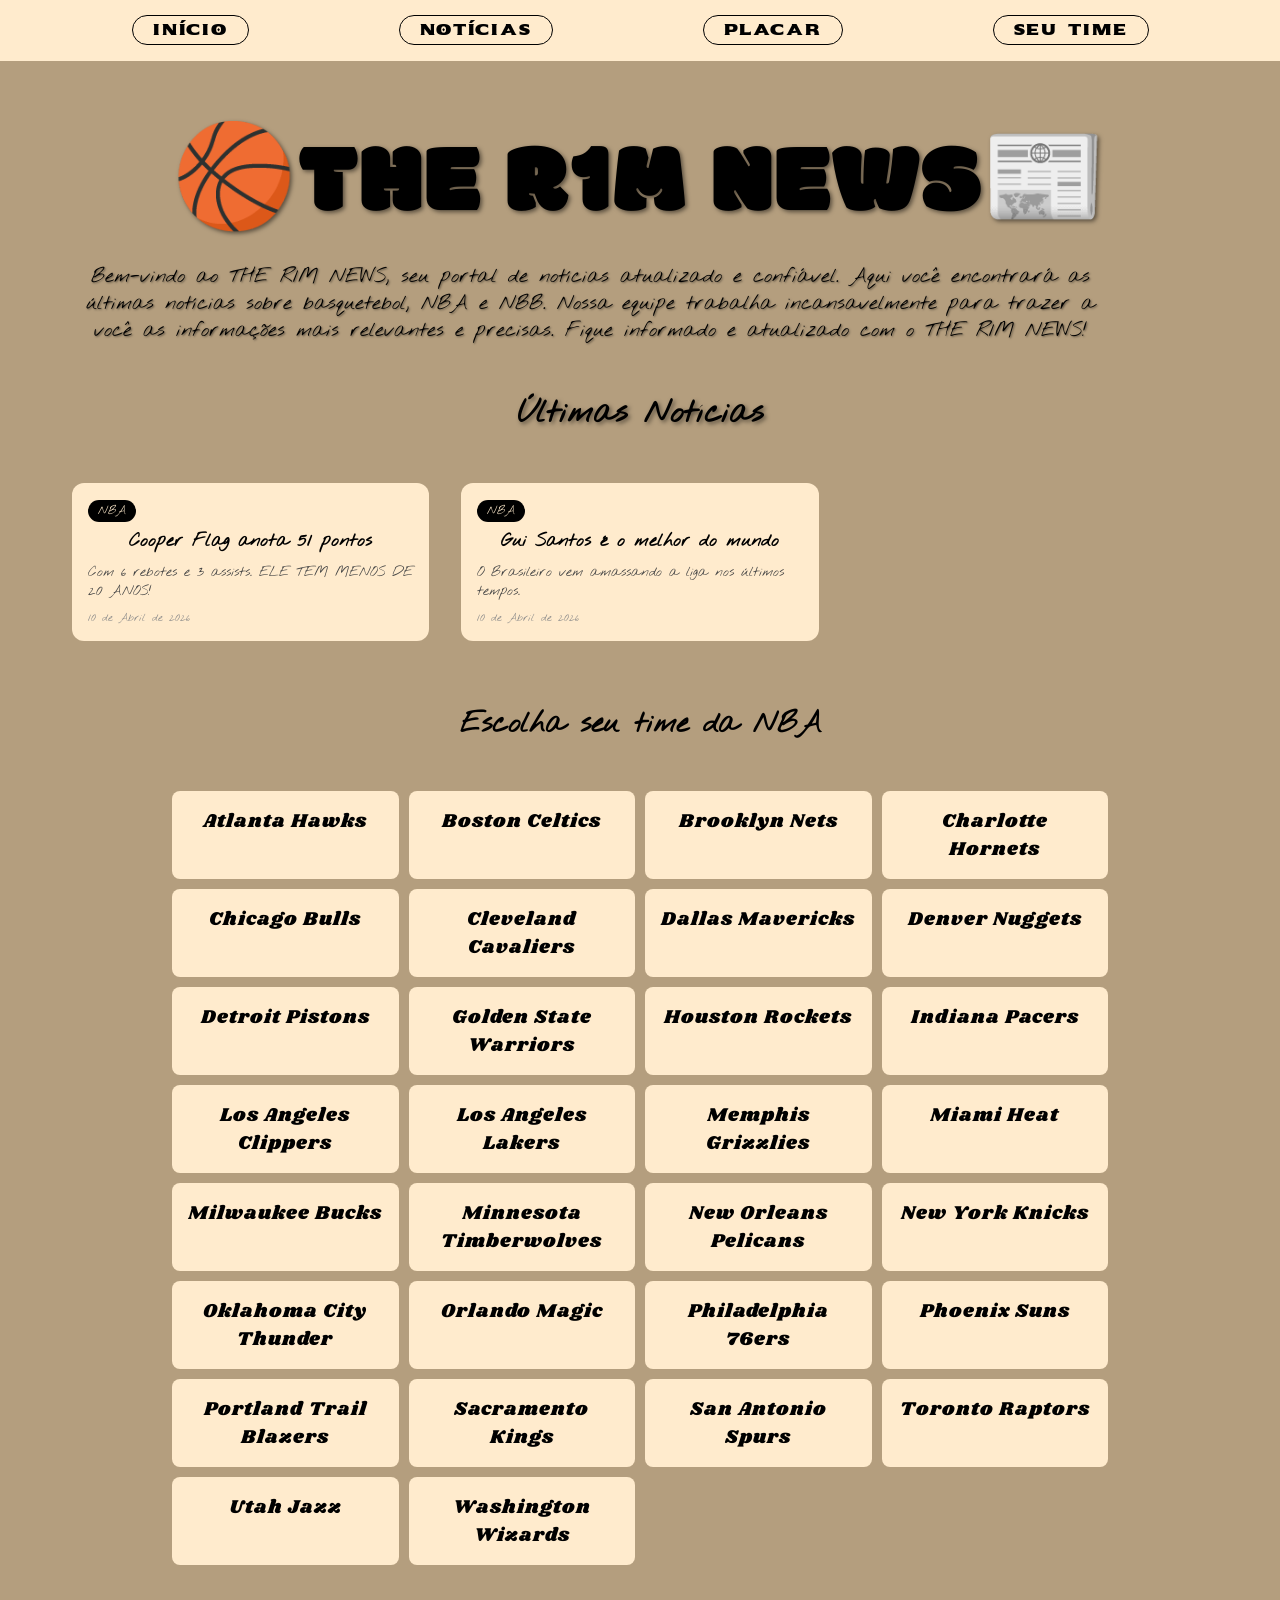
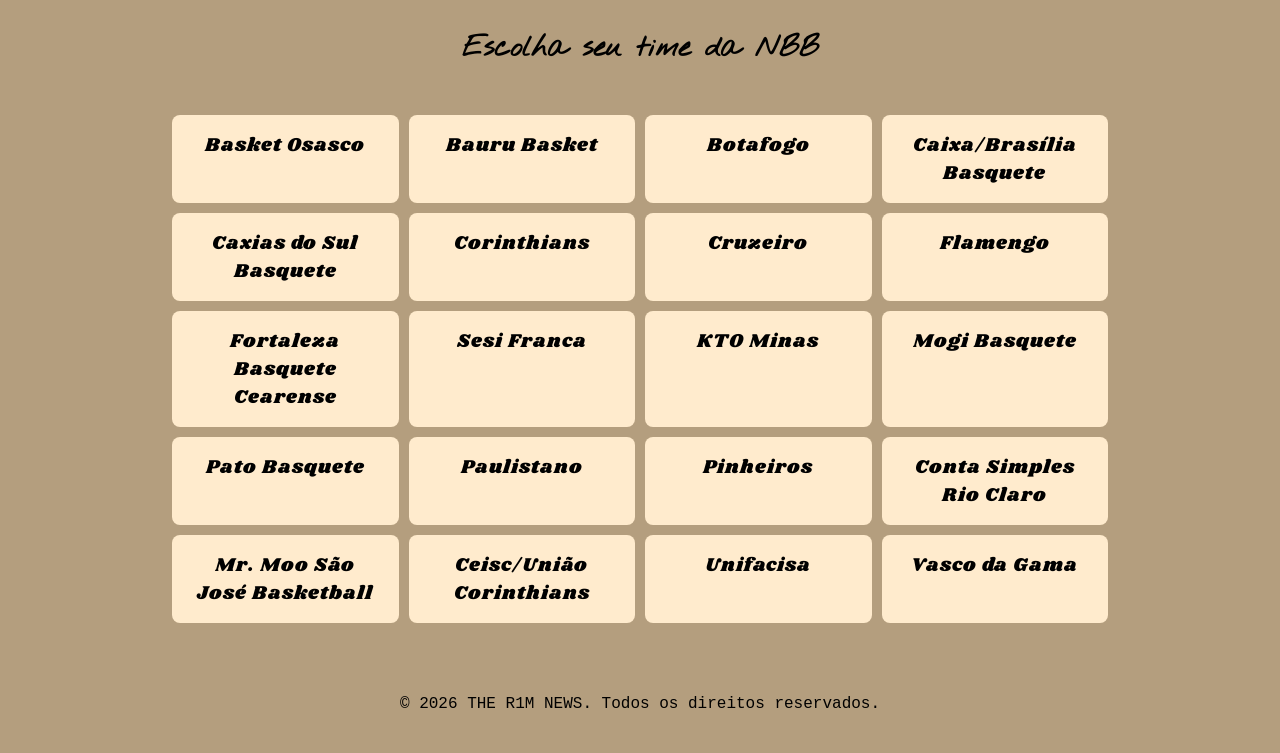
==== index.html @ 3d17e5f3 "r1m-news" ====
<!DOCTYPE html>
<html lang="PT-BR">

<head>
    <meta charset="UTF-8">
    <meta name="viewport" content="width=device-width, initial-scale=1.0">
    <title>THE R1M NEWS</title>
    <link rel="stylesheet" href="styles.css">
    <link rel="preconnect" href="https://fonts.googleapis.com">
    <link rel="preconnect" href="https://fonts.gstatic.com" crossorigin>
    <link
        href="https://fonts.googleapis.com/css2?family=Modak&family=Nothing+You+Could+Do&family=Sekuya&family=Shrikhand&display=swap"
        rel="stylesheet">

</head>

<body>
    <nav class="navbar">
        <ul class="nav-list">
            <li><a href="#inicio">Início</a></li>
            <li><a href="#noticias">Notícias</a></li>
            <li><a href="https://www.flashscore.com.br/basquete/eua/nba/#/MHnOejlI/classificacoes/geral/">Placar</a>
            </li>
            <li><a href="#seu-time">Seu Time</a></li>
        </ul>
    </nav>
    <main id="inicio">
        <h1 class="titulo-principal">🏀THE R1M NEWS📰</h1>
        <p class="subtitulo-principal">Bem-vindo ao THE R1M NEWS, seu portal de notícias atualizado e confiável.
            Aqui você encontrará as últimas
            notícias sobre basquetebol, NBA e NBB. Nossa equipe trabalha incansavelmente para trazer a você as
            informações mais relevantes e precisas.
            Fique informado e atualizado com o THE R1M NEWS!</p>
    </main>
    <section class="noticias" id="noticias">
        <h2 class="ultimas-noticias">Últimas Notícias</h2>
        <div class="noticias-grid" id="noticias-grid">
            <!-- As notícias serão inseridas aqui pelo JavaScript -->
        </div>
    </section>

    <!--ESTÁ É A SECTION DOS TIMES-->

    <section class="times" id="seu-time">
        <h2>Escolha seu time da NBA</h2>
        <ul class="lista-times">
            <li>Atlanta Hawks</li>
            <li>Boston Celtics</li>
            <li>Brooklyn Nets</li>
            <li>Charlotte Hornets</li>
            <li>Chicago Bulls</li>
            <li>Cleveland Cavaliers</li>
            <li>Dallas Mavericks</li>
            <li>Denver Nuggets</li>
            <li>Detroit Pistons</li>
            <li>Golden State Warriors</li>
            <li>Houston Rockets</li>
            <li>Indiana Pacers</li>
            <li>Los Angeles Clippers</li>
            <li>Los Angeles Lakers</li>
            <li>Memphis Grizzlies</li>
            <li>Miami Heat</li>
            <li>Milwaukee Bucks</li>
            <li>Minnesota Timberwolves</li>
            <li>New Orleans Pelicans</li>
            <li>New York Knicks</li>
            <li>Oklahoma City Thunder</li>
            <li>Orlando Magic</li>
            <li>Philadelphia 76ers</li>
            <li>Phoenix Suns</li>
            <li>Portland Trail Blazers</li>
            <li>Sacramento Kings</li>
            <li>San Antonio Spurs</li>
            <li>Toronto Raptors</li>
            <li>Utah Jazz</li>
            <li>Washington Wizards</li>
        </ul>

        <h2>Escolha seu time da NBB</h2>
        <ul class="lista-times">
            <li>Basket Osasco</li>
            <li>Bauru Basket</li>
            <li>Botafogo</li>
            <li>Caixa/Brasília Basquete</li>
            <li>Caxias do Sul Basquete</li>
            <li>Corinthians</li>
            <li>Cruzeiro</li>
            <li>Flamengo</li>
            <li>Fortaleza Basquete Cearense</li>
            <li>Sesi Franca</li>
            <li>KTO Minas</li>
            <li>Mogi Basquete</li>
            <li>Pato Basquete</li>
            <li>Paulistano</li>
            <li>Pinheiros</li>
            <li>Conta Simples Rio Claro</li>
            <li>Mr. Moo São José Basketball</li>
            <li>Ceisc/União Corinthians</li>
            <li>Unifacisa</li>
            <li>Vasco da Gama</li>
        </ul>
    </section>
    <script src="scripts.js"></script>
    <footer class="rodape">
    <p class="rodape">&copy; 2026 THE R1M NEWS. Todos os direitos reservados.</p>
</footer>
</body>

</html>
---- styles.css ----
* {
    margin: 0;
    padding: 0;
    box-sizing: border-box;
}

body {
    font-family: 'Nothing You Could Do', cursive;
    background-color: rgb(180, 158, 126);
    height: 100vh;
}

.shrikhand-regular {
    font-family: "Shrikhand", serif;
    font-weight: 400;
    font-style: normal;
}

.sekuya-regular {
    font-family: "Sekuya", system-ui;
    font-weight: 400;
    font-style: normal;
}

.modak-regular {
    font-family: "Modak", system-ui;
    font-weight: 400;
    font-style: normal;
}

.nothing-you-could-do-regular {
    font-family: "Nothing You Could Do", cursive;
    font-weight: 400;
    font-style: normal;
}


.navbar {
    background-color: blanchedalmond;
    padding: 20px;
    display: flex;
    justify-content: space-between;
    align-items: center;
}

.nav-list {
    margin: 0 auto;
    list-style: none;
    text-decoration: none;
    display: flex;
    gap: 150px;
    align-items: center;
}

.nav-list a {
    font-family: 'Sekuya', sans-serif;
    color: rgb(0, 0, 0);
    text-decoration: none;
    font-size: 15px;
    border: black solid 1px;
    padding: 4px;
    letter-spacing: 2px;
    padding-left: 20px;
    padding-right: 20px;
    border-radius: 15px;
}

.nav-list a:hover {
    background-color: rgb(0, 0, 0);
    color: blanchedalmond;
}

.main {
    display: flex;
    justify-content: center;
    align-items: center;
    padding: 4rem 2rem;
}

.titulo-principal {
    font-size: 100px;
    letter-spacing: 2px;
    color: rgb(0, 0, 0);
    text-shadow: 2px 2px 4px rgba(0, 0, 0, 0.5);
    text-align: center;
    font-family: 'Modak', system-ui;
    font-weight: 400;
    margin-bottom: 2px;
    margin-top: 50px;
}

.subtitulo-principal {
    font-size: 20px;
    color: rgb(0, 0, 0);
    text-shadow: 1px 1px 2px rgba(0, 0, 0, 0.5);
    text-align: center;
    margin-bottom: 10px;
    margin-left: 80px;
    margin-right: 180px;
}

.ultimas-noticias {
    font-size: 30px;
    color: rgb(0, 0, 0);
    text-shadow: 2px 2px 4px rgba(0, 0, 0, 0.5);
    text-align: center;
    margin-top: 80px;
    margin-bottom: 20px;
}

.titulo-noticia {
    display: flex;
    justify-content: center;
    font-size: 20px;
    margin-top: 10px;
    margin-bottom: 10px;
}

.subtitulo-noticia {
    display: flex;
    justify-content: center;
    font-size: 20px;
    margin-top: 10px;
    margin-bottom: 10px;
}

.lista-times {
    list-style: none;
    padding: 2rem;
}

.times h2 {
    text-align: center;
    margin: 2rem 0 1rem 0;
    font-size: 1.8rem;
}

.lista-times {
    list-style: none;
    display: grid;
    grid-template-columns: repeat(auto-fill, minmax(200px, 1fr));
    gap: 10px;
    padding: 2rem;
    max-width: 1000px;
    margin: 0 auto;
}

.lista-times li {
    background-color: blanchedalmond;
    padding: 1rem;
    text-align: center;
    border-radius: 8px;
    font-size: 1.2rem;
    transition: background-color 0.3s ease;
    font-family: 'Shrikhand', serif;
    letter-spacing: 1px;
}

.lista-times li:hover {
    background-color: rgb(0, 0, 0);
    color: blanchedalmond;
}

.ultimas-noticias {
    text-align: center;
    font-size: 2rem;
    margin: 3rem 0 1rem 0;
}

.noticias-grid {
    display: grid;
    grid-template-columns: repeat(auto-fill, minmax(300px, 1fr));
    gap: 2rem;
    max-width: 1200px;
    margin: 0 auto;
    padding: 2rem;
}

.noticia-card {
    background-color: blanchedalmond;
    border-radius: 12px;
    overflow: hidden;
    transition: all 0.3s ease;
    cursor: pointer;
}

.noticia-card:hover {
    transform: translateY(-5px);
    box-shadow: 0 10px 20px rgba(0, 0, 0, 0.3);
}

.noticia-conteudo {
    padding: 1rem;
}

.noticia-tag {
    background-color: #000;
    color: blanchedalmond;
    padding: 3px 10px;
    border-radius: 20px;
    font-size: 12px;
}

.titulo-noticia {
    margin-top: 10px;
    margin-bottom: 8px;
    font-size: 1.1rem;
}

.subtitulo-noticia {
    font-size: 0.9rem;
    color: #444;
}

.noticia-data {
    font-size: 11px;
    color: #888;
    margin-top: 10px;
    display: block;
}

.rodape {
    font-family: 'Courier New', Courier, monospace;
    text-align: center;
    padding: 20px;
}
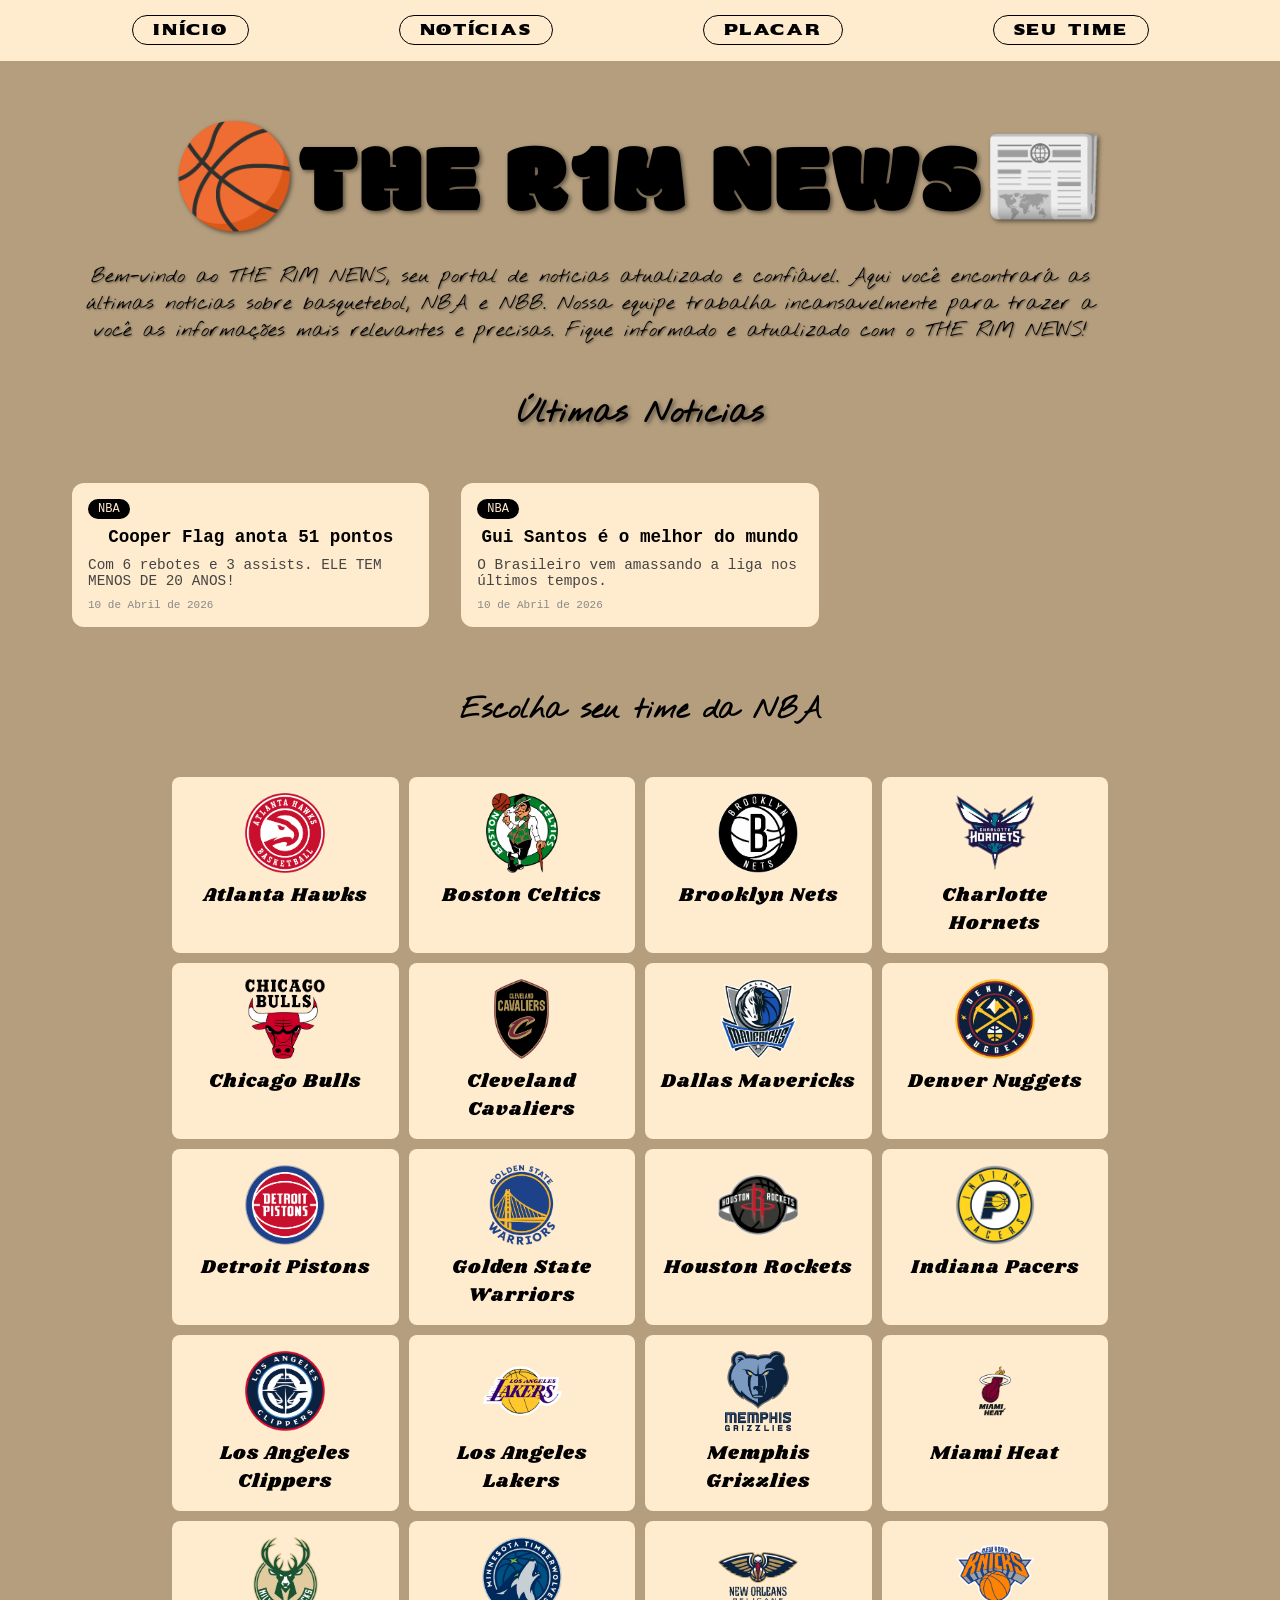
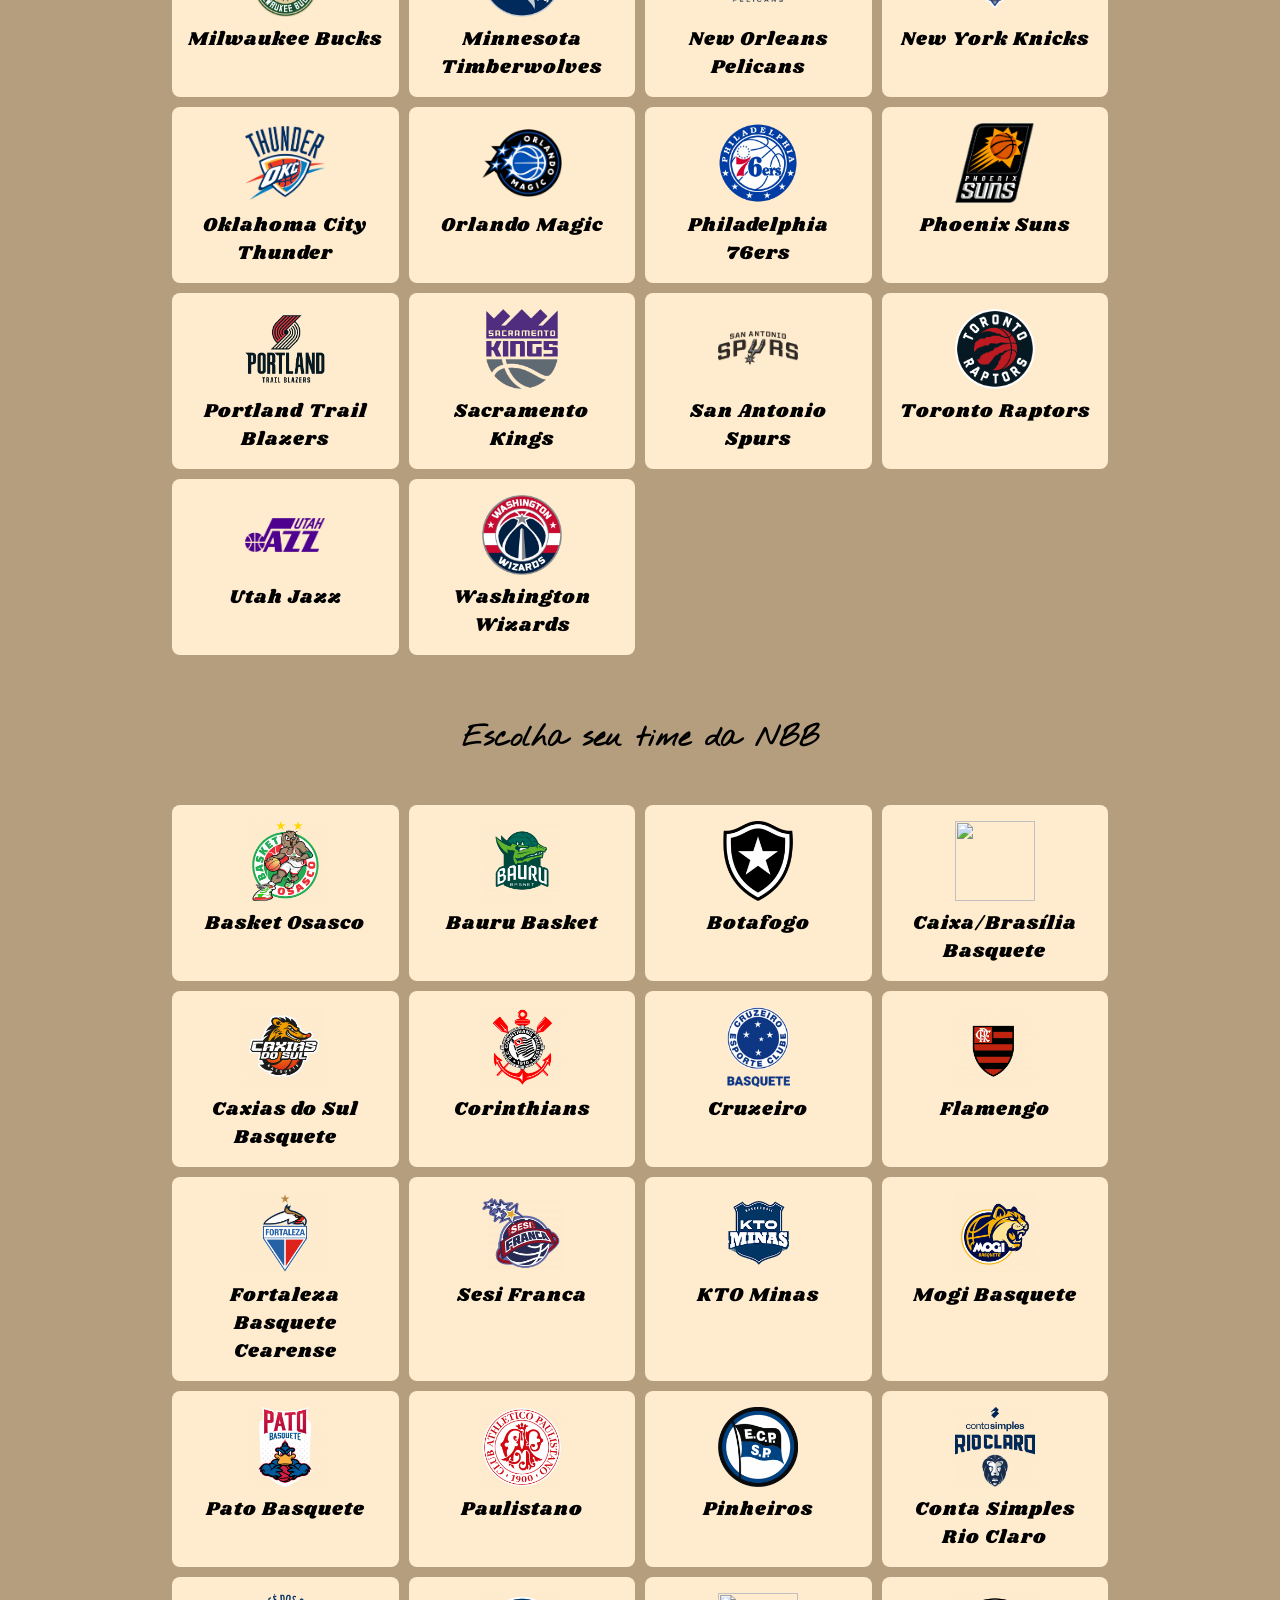
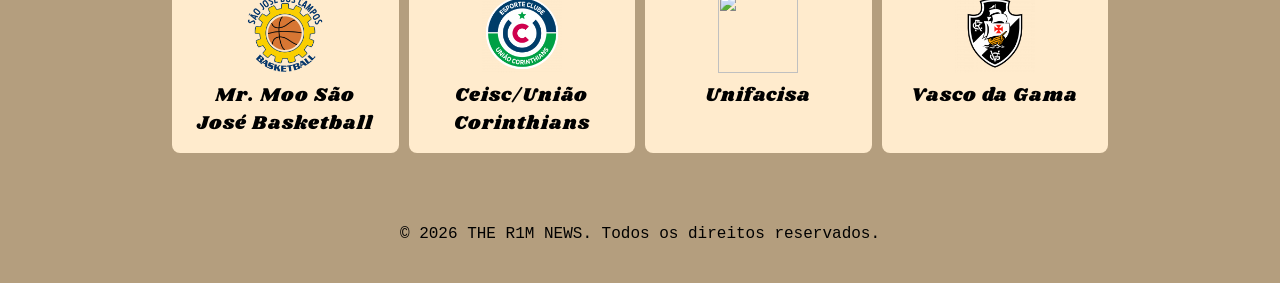
==== commit 459ff9e8: "times" ====
--- a/index.html
+++ b/index.html
@@ -11,12 +11,16 @@
     <link
         href="https://fonts.googleapis.com/css2?family=Modak&family=Nothing+You+Could+Do&family=Sekuya&family=Shrikhand&display=swap"
         rel="stylesheet">
+    <link rel="stylesheet" href="https://cdnjs.cloudflare.com/ajax/libs/font-awesome/6.5.0/css/all.min.css">
 
 </head>
 
 <body>
     <nav class="navbar">
-        <ul class="nav-list">
+        <button class="hamburguer" id="hamburguer">
+            <i class="fa-solid fa-bars"></i>
+        </button>
+        <ul class="nav-list" id="nav-list">
             <li><a href="#inicio">Início</a></li>
             <li><a href="#noticias">Notícias</a></li>
             <li><a href="https://www.flashscore.com.br/basquete/eua/nba/#/MHnOejlI/classificacoes/geral/">Placar</a>
@@ -35,7 +39,7 @@
     <section class="noticias" id="noticias">
         <h2 class="ultimas-noticias">Últimas Notícias</h2>
         <div class="noticias-grid" id="noticias-grid">
-            <!-- As notícias serão inseridas aqui pelo JavaScript -->
+
         </div>
     </section>
 
@@ -44,66 +48,66 @@
     <section class="times" id="seu-time">
         <h2>Escolha seu time da NBA</h2>
         <ul class="lista-times">
-            <li>Atlanta Hawks</li>
-            <li>Boston Celtics</li>
-            <li>Brooklyn Nets</li>
-            <li>Charlotte Hornets</li>
-            <li>Chicago Bulls</li>
-            <li>Cleveland Cavaliers</li>
-            <li>Dallas Mavericks</li>
-            <li>Denver Nuggets</li>
-            <li>Detroit Pistons</li>
-            <li>Golden State Warriors</li>
-            <li>Houston Rockets</li>
-            <li>Indiana Pacers</li>
-            <li>Los Angeles Clippers</li>
-            <li>Los Angeles Lakers</li>
-            <li>Memphis Grizzlies</li>
-            <li>Miami Heat</li>
-            <li>Milwaukee Bucks</li>
-            <li>Minnesota Timberwolves</li>
-            <li>New Orleans Pelicans</li>
-            <li>New York Knicks</li>
-            <li>Oklahoma City Thunder</li>
-            <li>Orlando Magic</li>
-            <li>Philadelphia 76ers</li>
-            <li>Phoenix Suns</li>
-            <li>Portland Trail Blazers</li>
-            <li>Sacramento Kings</li>
-            <li>San Antonio Spurs</li>
-            <li>Toronto Raptors</li>
-            <li>Utah Jazz</li>
-            <li>Washington Wizards</li>
+            <li><img src="./img/Atlanta Hawks.png">Atlanta Hawks</li>
+            <li><img src="./img/Boston Celtics.png">Boston Celtics</li>
+            <li><img src="./img/Brooklyn Nets.png">Brooklyn Nets</li>
+            <li><img src="./img/Charlotte Hornets.png">Charlotte Hornets</li>
+            <li><img src="./img/Chicago Bulls.png">Chicago Bulls</li>
+            <li><img src="./img/Cleveland Cavaliers.png">Cleveland Cavaliers</li>
+            <li><img src="./img/Dallas Mavericks.png">Dallas Mavericks</li>
+            <li><img src="./img/Denver Nuggets.png">Denver Nuggets</li>
+            <li><img src="./img/Detroit Pistons.png">Detroit Pistons</li>
+            <li><img src="./img/Golden State Warriors.png">Golden State Warriors</li>
+            <li><img src="./img/Houston Rockets.png">Houston Rockets</li>
+            <li><img src="./img/Indiana Pacers.png">Indiana Pacers</li>
+            <li><img src="./img/Los Angeles Clippers.png">Los Angeles Clippers</li>
+            <li><img src="./img/Los Angeles Lakers.png">Los Angeles Lakers</li>
+            <li><img src="./img/Memphis Grizzlies.png">Memphis Grizzlies</li>
+            <li><img src="./img/Miami Heat.png">Miami Heat</li>
+            <li><img src="./img/Milwaukee Bucks.png">Milwaukee Bucks</li>
+            <li><img src="./img/Minnesota Timberwolves.png">Minnesota Timberwolves</li>
+            <li><img src="./img/New Orleans Pelicans.png">New Orleans Pelicans</li>
+            <li><img src="./img/New York Knicks.png">New York Knicks</li>
+            <li><img src="./img/Oklahoma City Thunder.png">Oklahoma City Thunder</li>
+            <li><img src="./img/Orlando Magic.png">Orlando Magic</li>
+            <li><img src="./img/Philadelphia 76ers.png">Philadelphia 76ers</li>
+            <li><img src="./img/Phoenix Suns.png">Phoenix Suns</li>
+            <li><img src="./img/Portland Trail Blazers.png">Portland Trail Blazers</li>
+            <li><img src="./img/Sacramento Kings.png">Sacramento Kings</li>
+            <li><img src="./img/San Antonio Spurs.png">San Antonio Spurs</li>
+            <li><img src="./img/Toronto Raptors.png">Toronto Raptors</li>
+            <li><img src="./img/Utah Jazz.png">Utah Jazz</li>
+            <li><img src="./img/Washington Wizards.png">Washington Wizards</li>
         </ul>
 
         <h2>Escolha seu time da NBB</h2>
         <ul class="lista-times">
-            <li>Basket Osasco</li>
-            <li>Bauru Basket</li>
-            <li>Botafogo</li>
-            <li>Caixa/Brasília Basquete</li>
-            <li>Caxias do Sul Basquete</li>
-            <li>Corinthians</li>
-            <li>Cruzeiro</li>
-            <li>Flamengo</li>
-            <li>Fortaleza Basquete Cearense</li>
-            <li>Sesi Franca</li>
-            <li>KTO Minas</li>
-            <li>Mogi Basquete</li>
-            <li>Pato Basquete</li>
-            <li>Paulistano</li>
-            <li>Pinheiros</li>
-            <li>Conta Simples Rio Claro</li>
-            <li>Mr. Moo São José Basketball</li>
-            <li>Ceisc/União Corinthians</li>
-            <li>Unifacisa</li>
-            <li>Vasco da Gama</li>
+            <li><img src="./img/Basket Osasco.png">Basket Osasco</li>
+            <li><img src="./img/Bauru Basket.png">Bauru Basket</li>
+            <li><img src="./img/Botafogo.png">Botafogo</li>
+            <li><img src="./img/Caixa Brasília Basquete.png">Caixa/Brasília Basquete</li>
+            <li><img src="./img/Caxias do Sul Basquete.png">Caxias do Sul Basquete</li>
+            <li><img src="./img/Corinthians.png">Corinthians</li>
+            <li><img src="./img/Cruzeiro.png">Cruzeiro</li>
+            <li><img src="./img/Flamengo.png">Flamengo</li>
+            <li><img src="./img/Fortaleza Basquete Cearense.png">Fortaleza Basquete Cearense</li>
+            <li><img src="./img/Sesi Franca.png">Sesi Franca</li>
+            <li><img src="./img/KTO Minas.png">KTO Minas</li>
+            <li><img src="./img/Mogi Basquete.png">Mogi Basquete</li>
+            <li><img src="./img/Pato Basquete.png">Pato Basquete</li>
+            <li><img src="./img/Paulistano.png">Paulistano</li>
+            <li><img src="./img/Pinheiros.png">Pinheiros</li>
+            <li><img src="./img/Conta Simples Rio Claro.png">Conta Simples Rio Claro</li>
+            <li><img src="./img/Mr. Moo São José Basketball.png">Mr. Moo São José Basketball</li>
+            <li><img src="./img/Ceisc União Corinthians.png">Ceisc/União Corinthians</li>
+            <li><img src="./img/Unifacisa.png">Unifacisa</li>
+            <li><img src="./img/Vasco da Gama.png">Vasco da Gama</li>
         </ul>
     </section>
     <script src="scripts.js"></script>
     <footer class="rodape">
-    <p class="rodape">&copy; 2026 THE R1M NEWS. Todos os direitos reservados.</p>
-</footer>
+        <p class="rodape">&copy; 2026 THE R1M NEWS. Todos os direitos reservados.</p>
+    </footer>
 </body>
 
 </html>
--- a/styles.css
+++ b/styles.css
@@ -2,6 +2,7 @@
     margin: 0;
     padding: 0;
     box-sizing: border-box;
+    max-width: 100%;
 }
 
 body {
@@ -145,7 +146,17 @@
     margin: 0 auto;
 }
 
+.lista-times li img {
+    width: 80px;
+    height: 80px;
+    object-fit: contain;
+}
+
 .lista-times li {
+    display: flex;
+    flex-direction: column;
+    align-items: center;
+    gap: 8px;
     background-color: blanchedalmond;
     padding: 1rem;
     text-align: center;
@@ -168,6 +179,7 @@
 }
 
 .noticias-grid {
+    font-family: 'Courier New', Courier, monospace;
     display: grid;
     grid-template-columns: repeat(auto-fill, minmax(300px, 1fr));
     gap: 2rem;
@@ -223,4 +235,88 @@
     font-family: 'Courier New', Courier, monospace;
     text-align: center;
     padding: 20px;
+}
+
+.hamburguer {
+    display: none;
+    background: transparent;
+    border: none;
+    font-size: 28px;
+    cursor: pointer;
+    color: black;
+    padding: 5px;
+}
+
+.hamburguer {
+    display: none;
+    background: transparent;
+    border: none;
+    font-size: 28px;
+    cursor: pointer;
+    color: black;
+    padding: 5px;
+}
+
+@media (max-width: 768px) {
+html, body {
+    overflow-x: hidden;
+    width: 100%;
+}
+
+    .hamburguer {
+        display: block;
+    }
+
+    .nav-list {
+        display: none;
+        flex-direction: column;
+        align-items: center;
+        gap: 20px;
+        padding: 1rem 0;
+        width: 100%;
+    }
+
+    .nav-list.aberto {
+        display: flex;
+    }
+
+    .navbar {
+        width: 100%;
+        flex-direction: column;
+        align-items: flex-start;
+    }
+
+    .titulo-principal {
+        font-size: 2.0rem;
+    }
+
+    .subtitulo-principal {
+        font-size: 0.9rem;
+        padding: 0 1rem;
+        margin: 0;
+        text-align: center;
+    }
+
+    .lista-times {
+        grid-template-columns: repeat(2, 1fr);
+    }
+
+    .times h2{
+    font-size: 1.6rem;
+    }
+
+
+    .lista-times li {
+    padding: 0.6rem;
+    font-size: 1rem;
+}
+
+    .noticias-grid {
+        grid-template-columns: 1fr;
+    }
+
+    .rodape{
+        font-size: 1rem;
+    }
+
 }
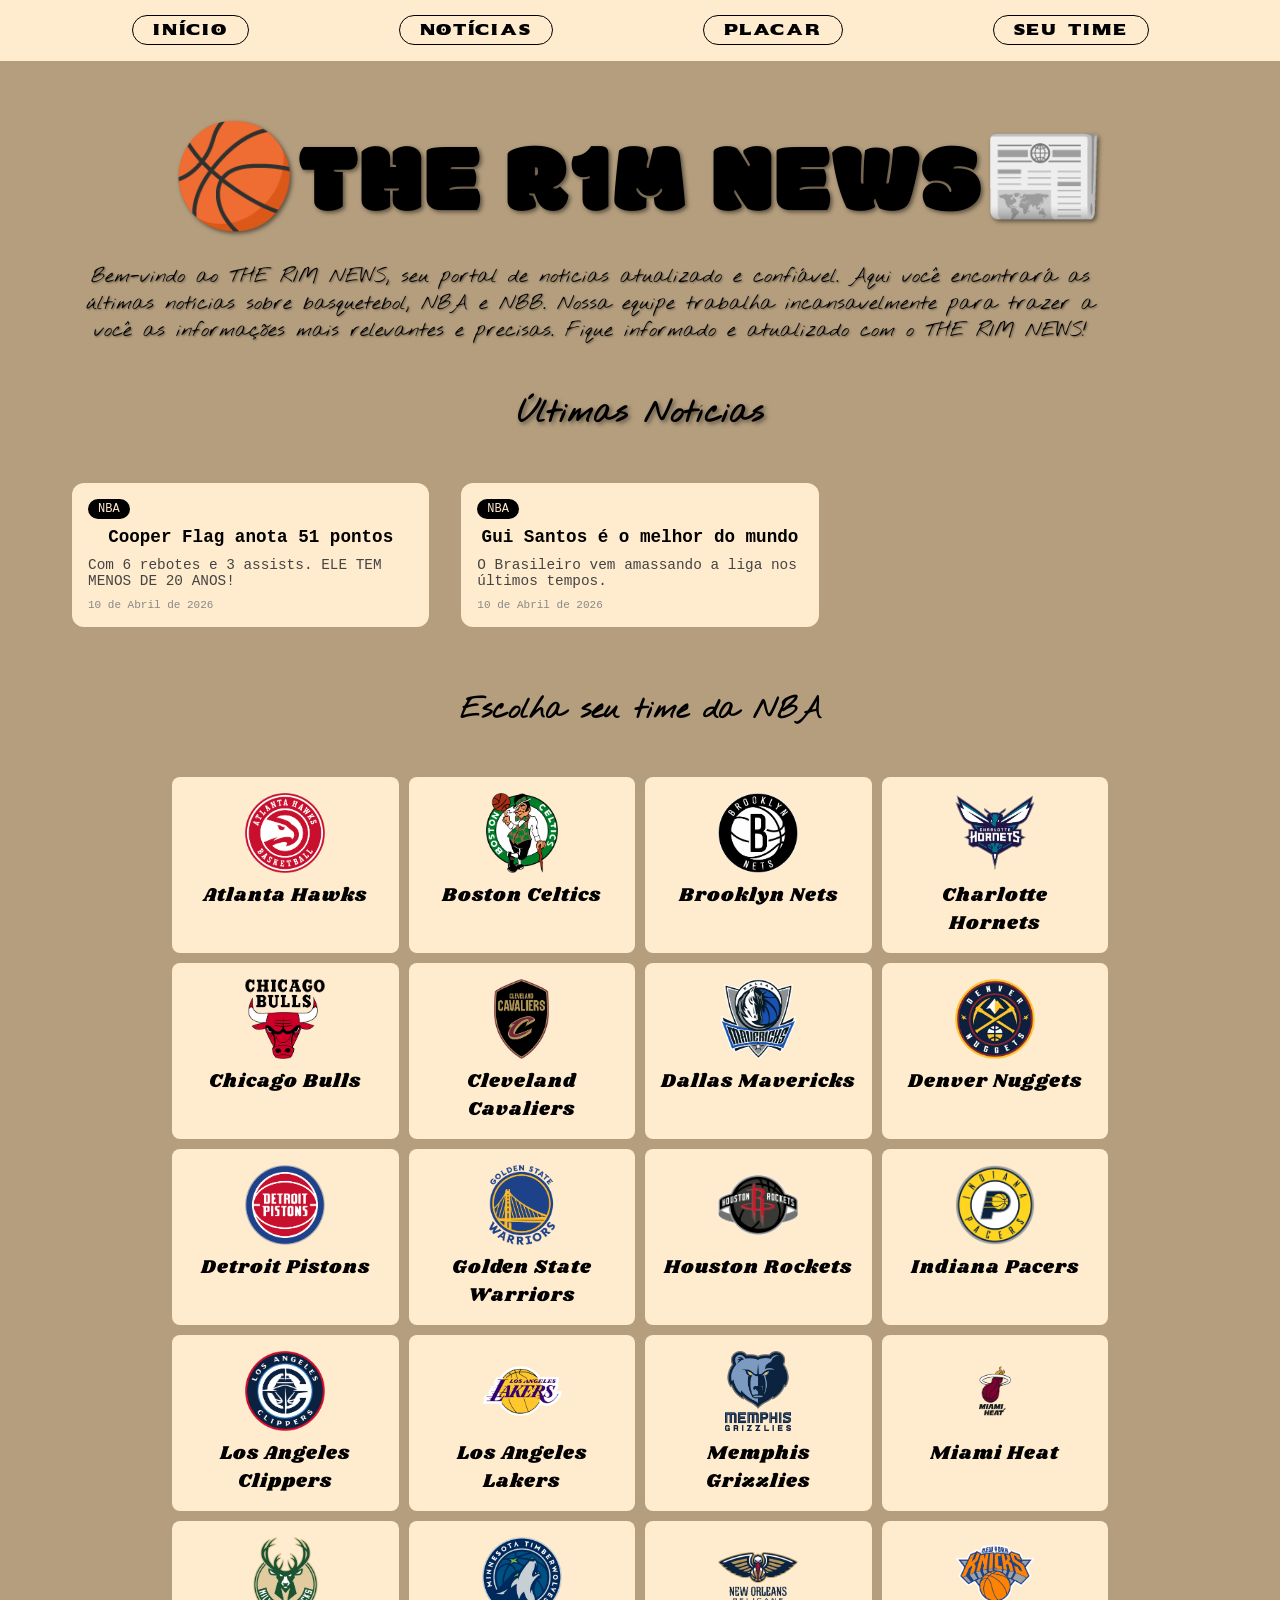
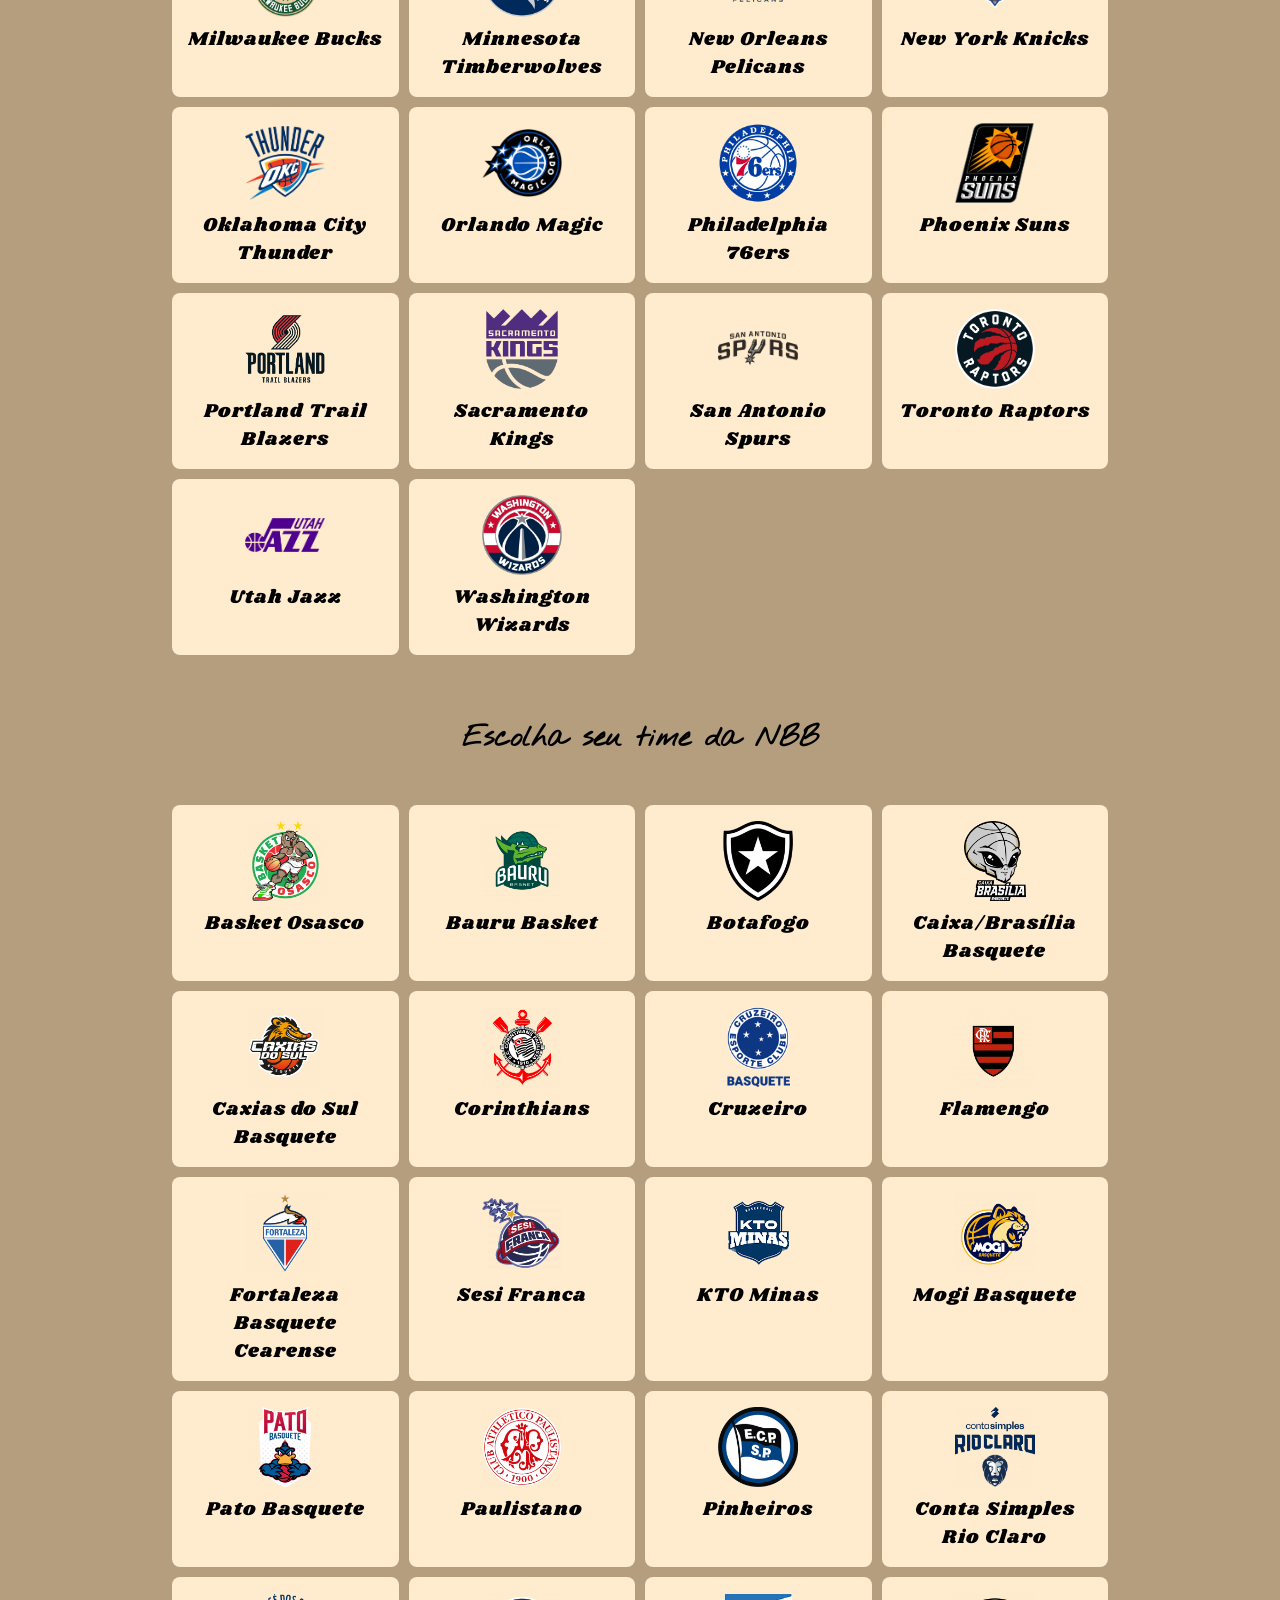
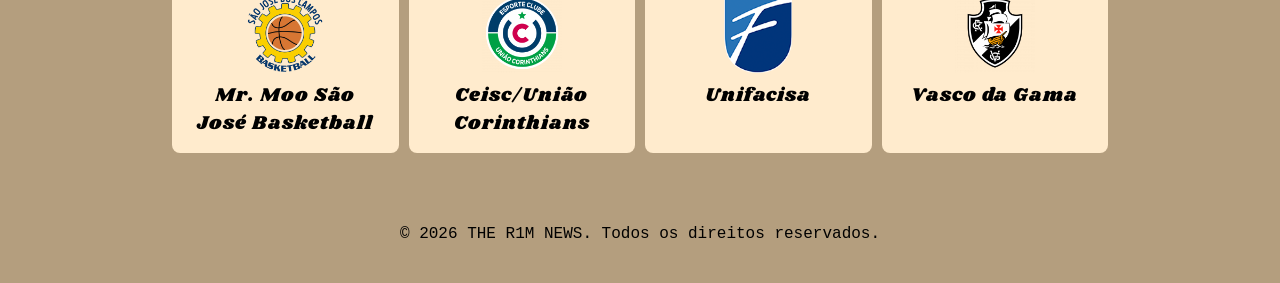
==== commit 011228f3: "att" ====
--- a/index.html
+++ b/index.html
@@ -85,7 +85,7 @@
             <li><img src="./img/Basket Osasco.png">Basket Osasco</li>
             <li><img src="./img/Bauru Basket.png">Bauru Basket</li>
             <li><img src="./img/Botafogo.png">Botafogo</li>
-            <li><img src="./img/Caixa Brasília Basquete.png">Caixa/Brasília Basquete</li>
+            <li><img src="./img/CAIXA Brasília Basquete.png">Caixa/Brasília Basquete</li>
             <li><img src="./img/Caxias do Sul Basquete.png">Caxias do Sul Basquete</li>
             <li><img src="./img/Corinthians.png">Corinthians</li>
             <li><img src="./img/Cruzeiro.png">Cruzeiro</li>
@@ -100,7 +100,7 @@
             <li><img src="./img/Conta Simples Rio Claro.png">Conta Simples Rio Claro</li>
             <li><img src="./img/Mr. Moo São José Basketball.png">Mr. Moo São José Basketball</li>
             <li><img src="./img/Ceisc União Corinthians.png">Ceisc/União Corinthians</li>
-            <li><img src="./img/Unifacisa.png">Unifacisa</li>
+            <li><img src="./img/UNIFACISA.png">Unifacisa</li>
             <li><img src="./img/Vasco da Gama.png">Vasco da Gama</li>
         </ul>
     </section>
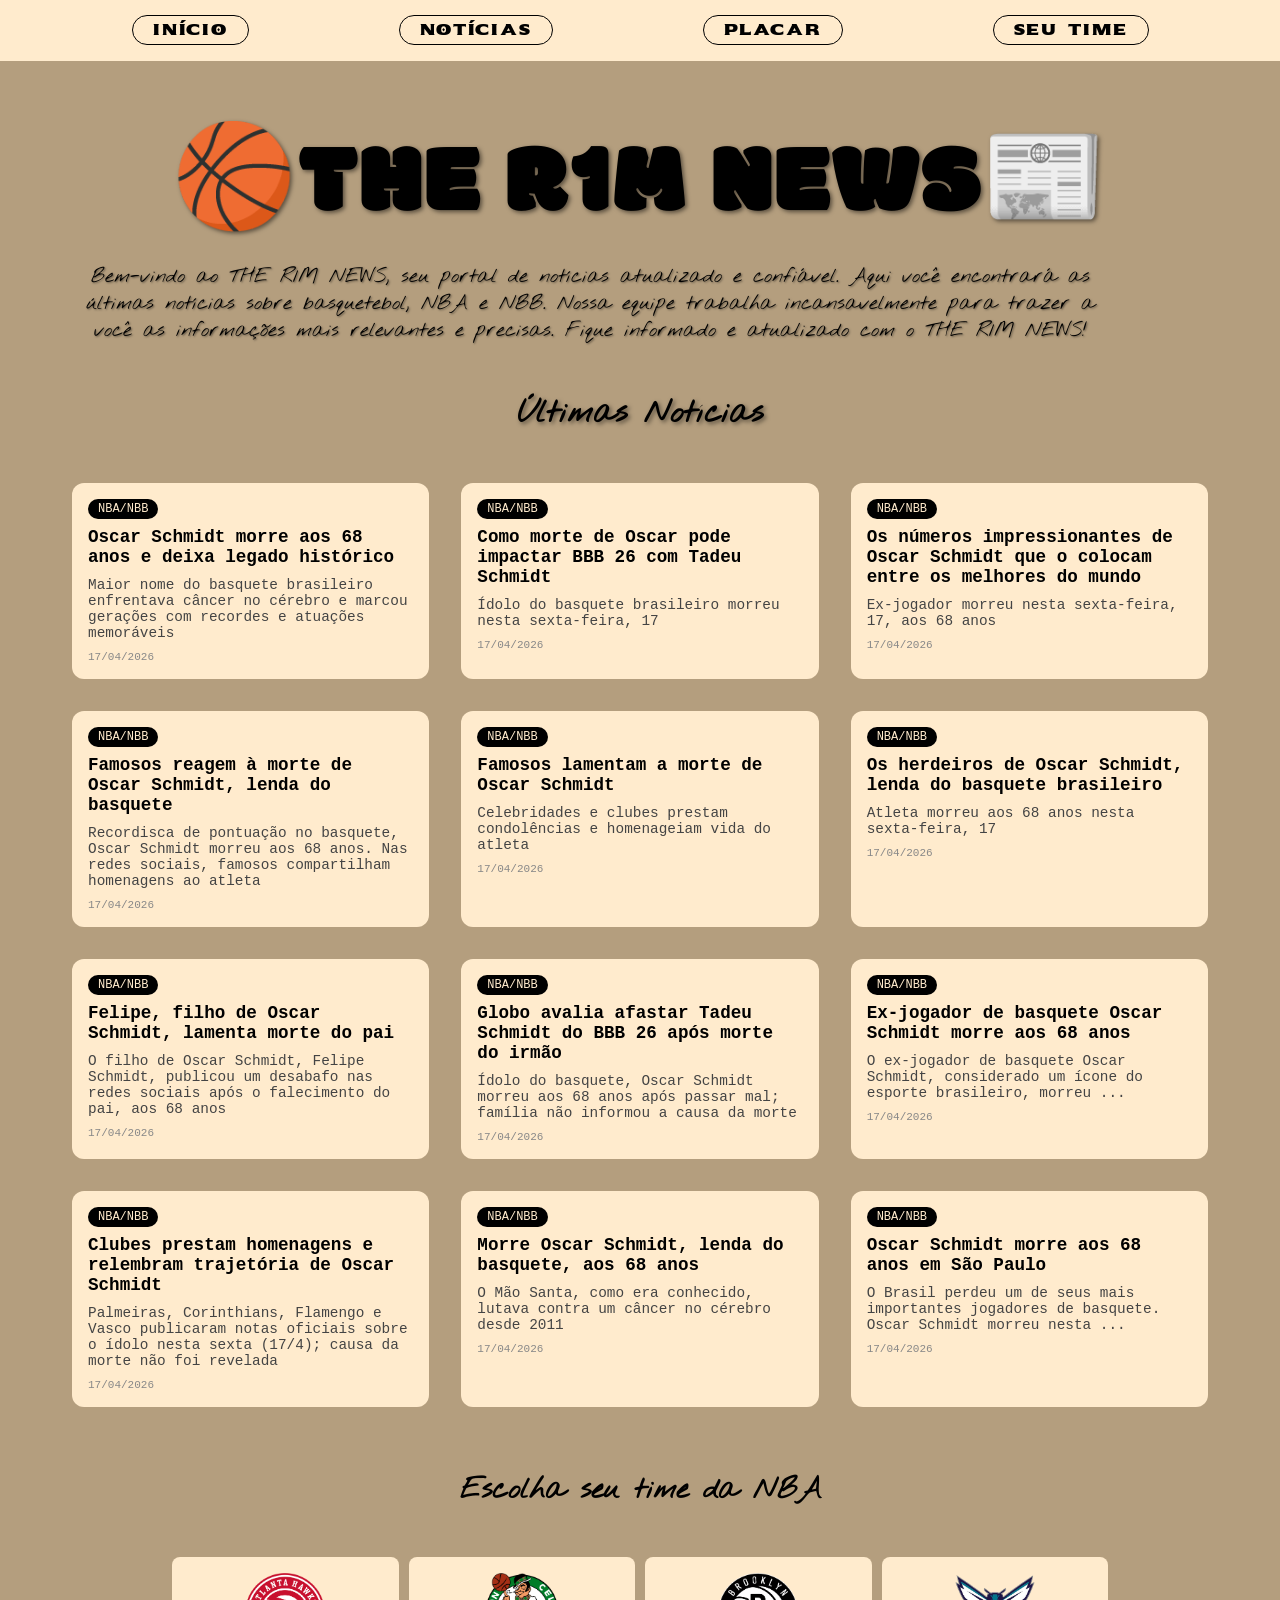
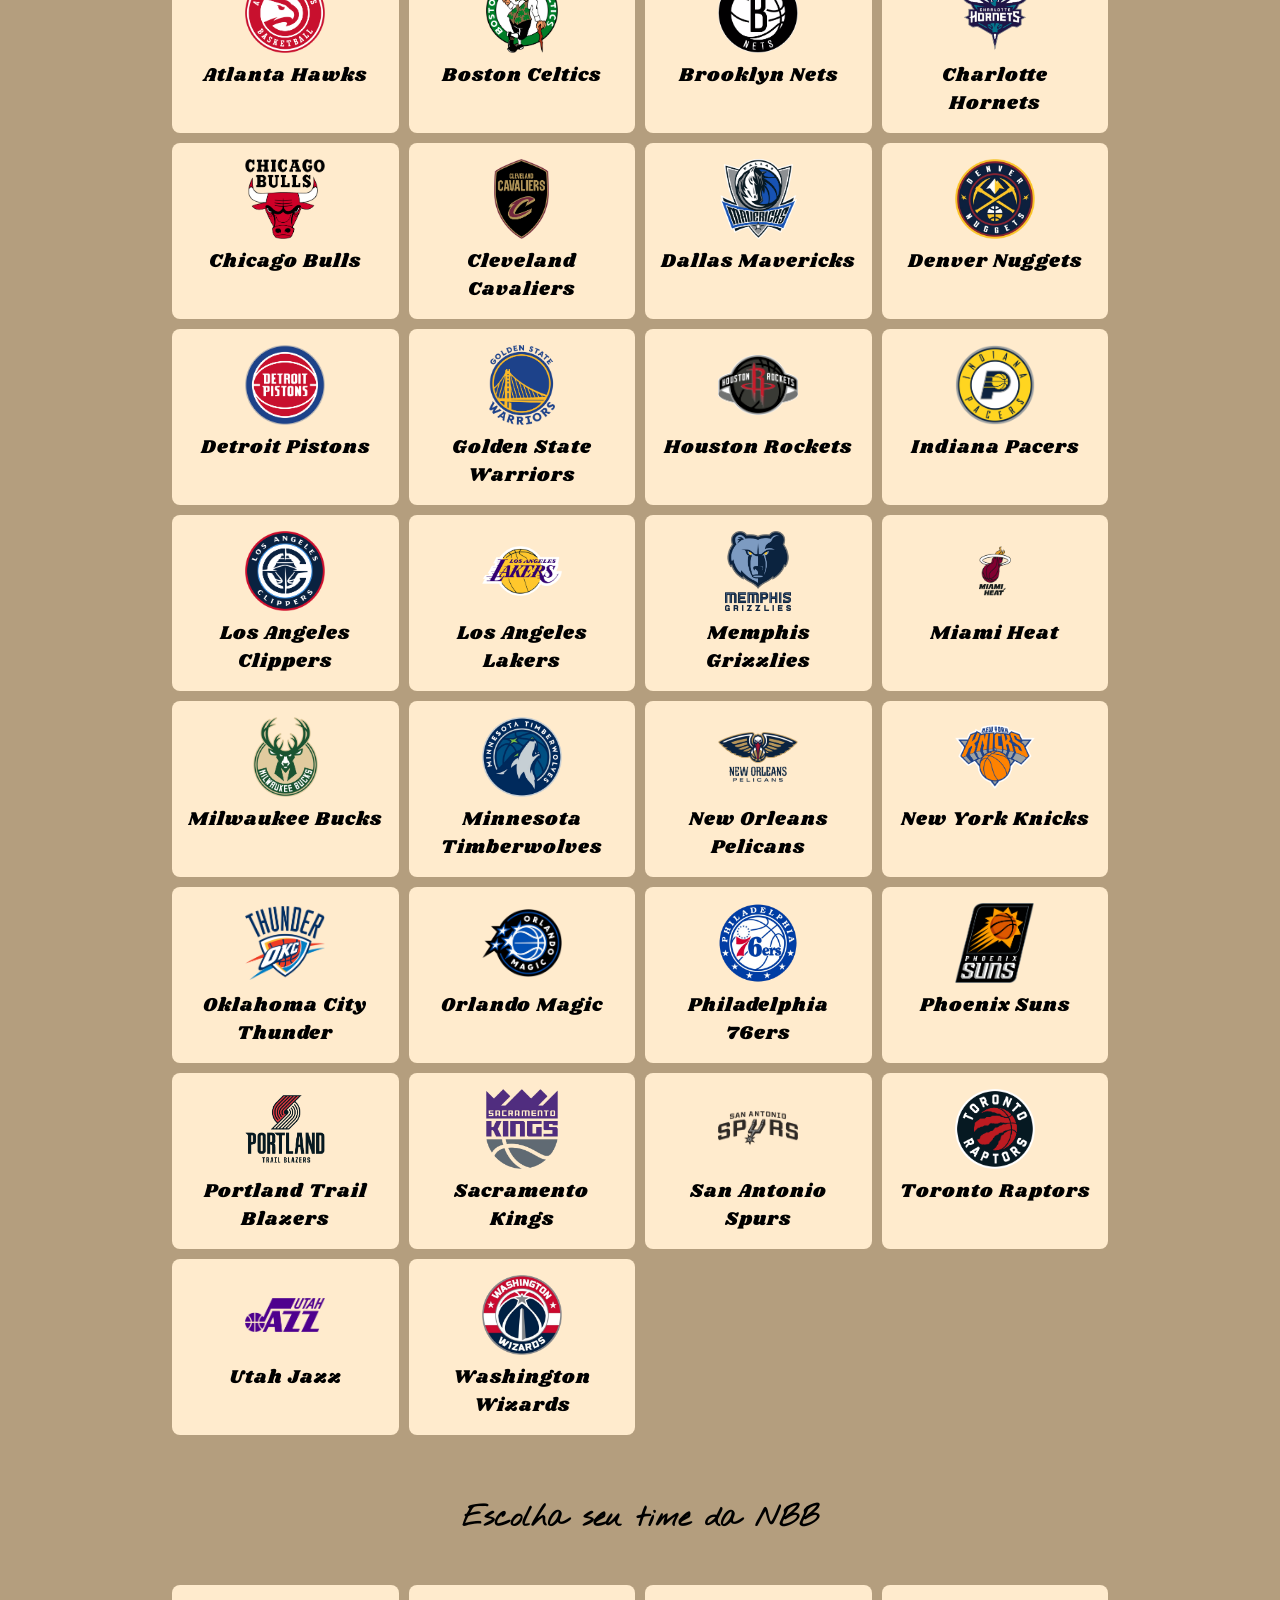
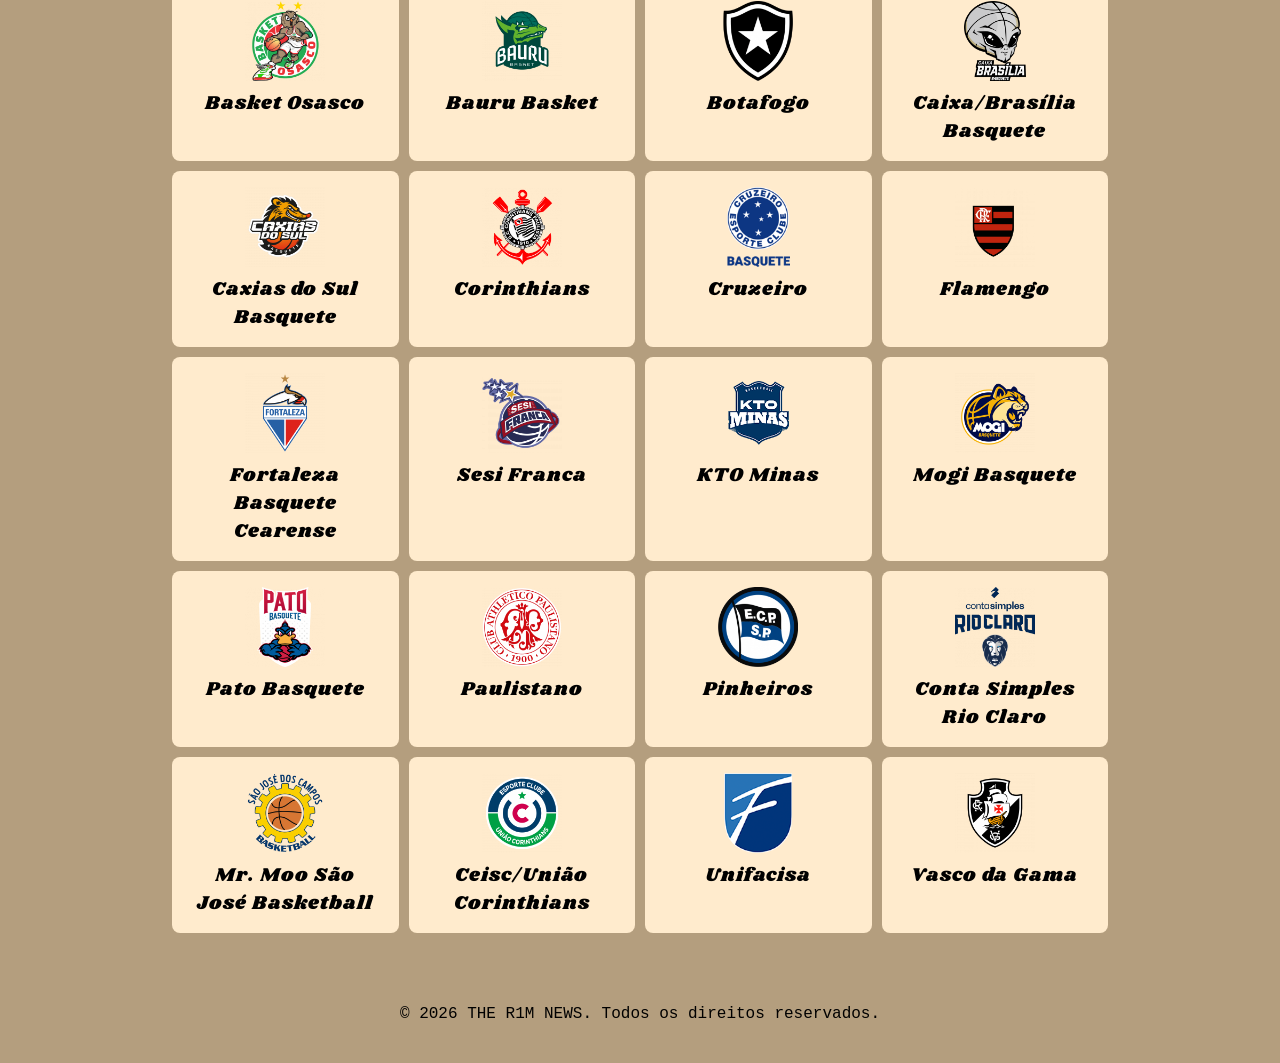
==== commit 2b10f5a0: "FINAL" ====
--- a/index.html
+++ b/index.html
@@ -25,7 +25,7 @@
             <li><a href="#noticias">Notícias</a></li>
             <li><a href="https://www.flashscore.com.br/basquete/eua/nba/#/MHnOejlI/classificacoes/geral/">Placar</a>
             </li>
-            <li><a href="#seu-time">Seu Time</a></li>
+            <li><a href="#seu-time" id="link-seu-time">Seu Time</a></li>
         </ul>
     </nav>
     <main id="inicio">
--- a/styles.css
+++ b/styles.css
@@ -319,4 +319,15 @@
         font-size: 1rem;
     }
 
+}
+
+.noticia-link {
+    text-decoration: none;
+    color: inherit;
+    display: block;
+}
+
+.noticia-link:hover .titulo-noticia {
+    color: #000000;
+    text-decoration: underline;
 }
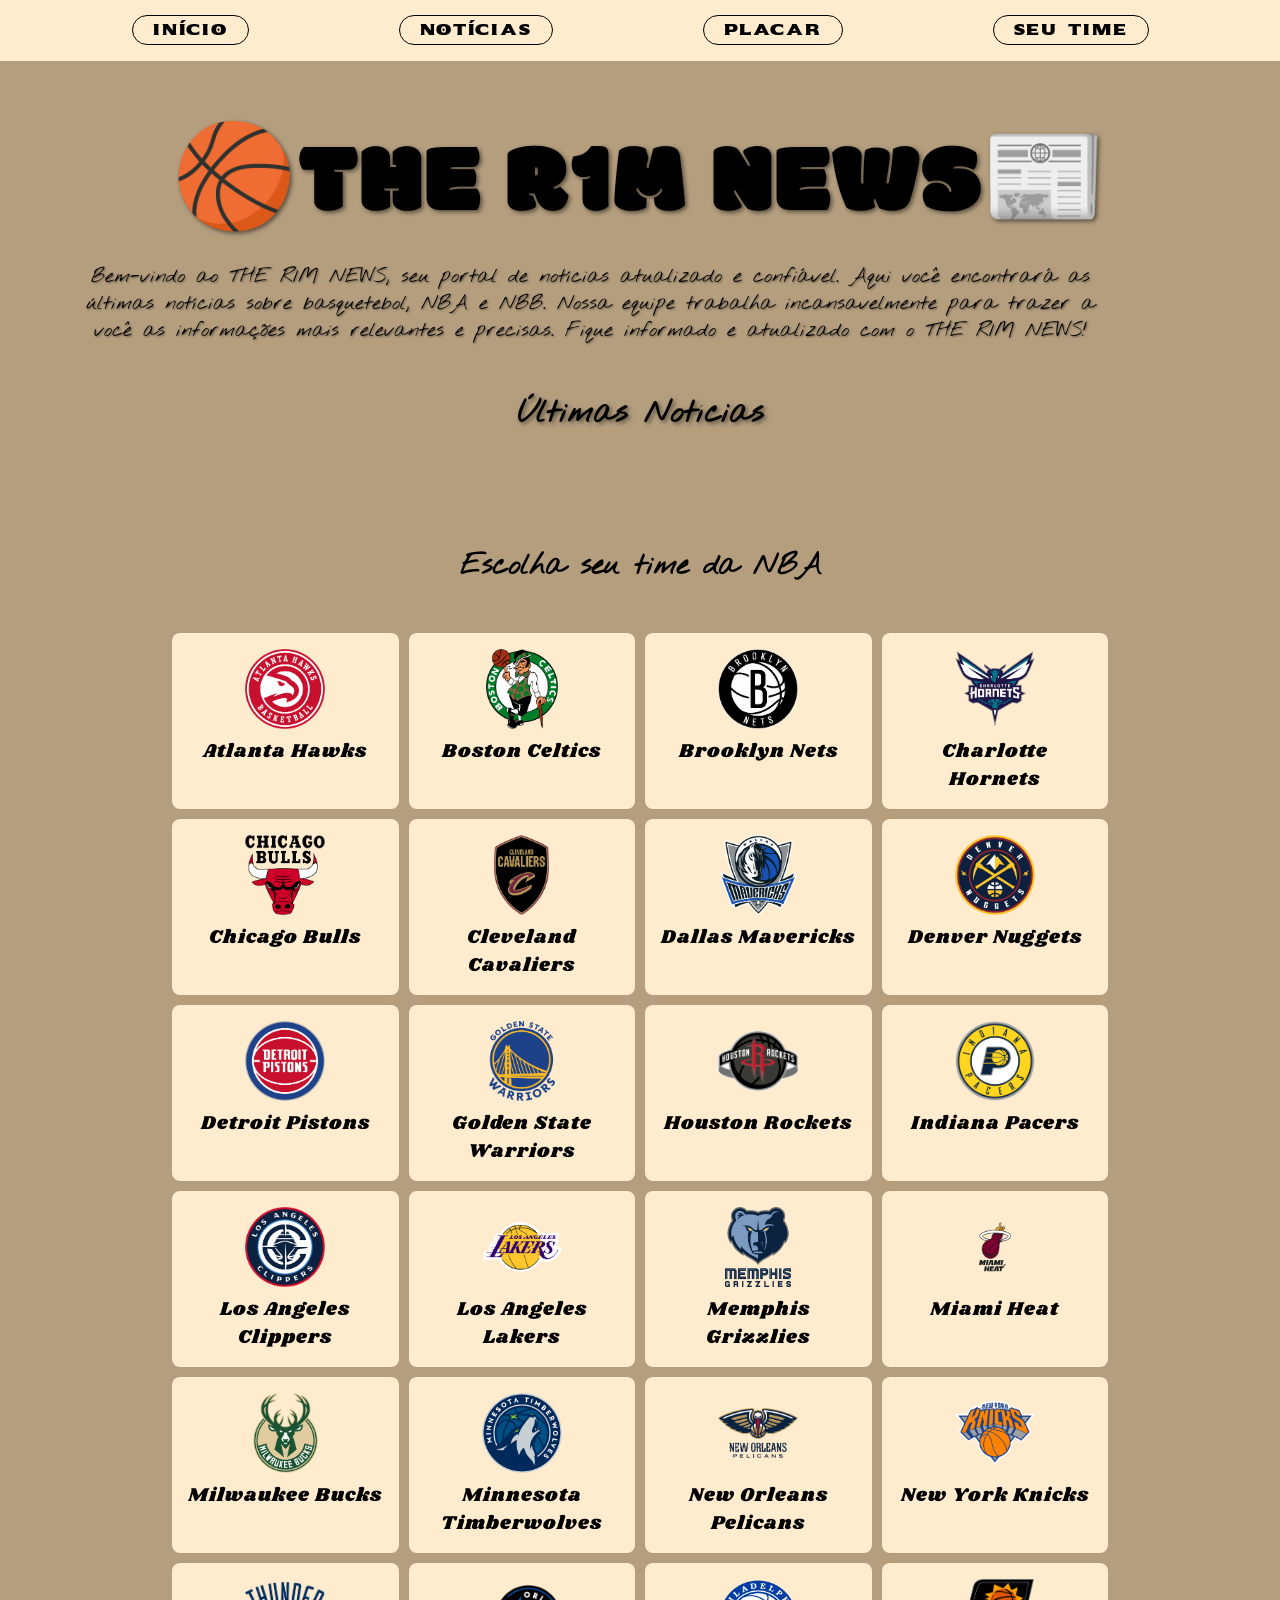
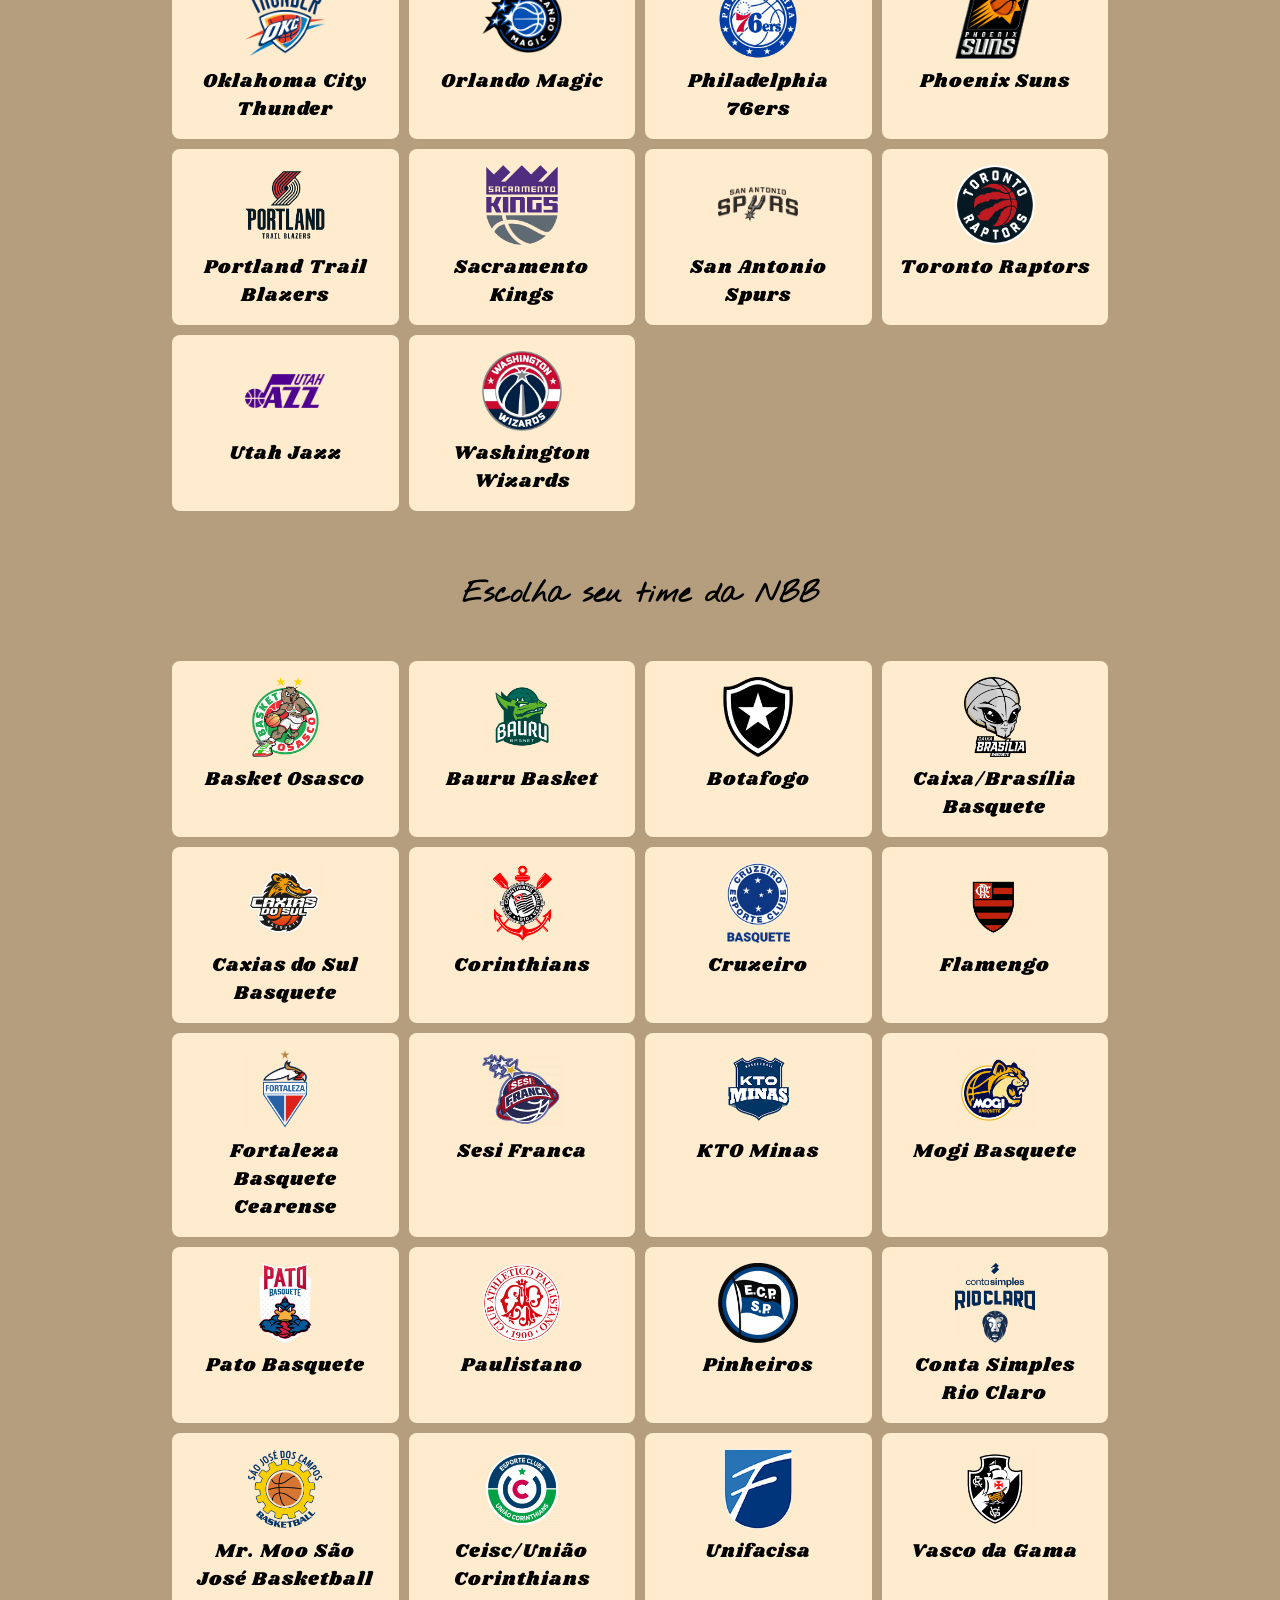
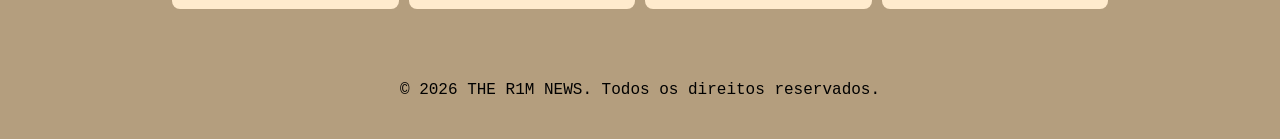
==== commit 2cba047e: "acabou" ====
--- a/index.html
+++ b/index.html
@@ -48,60 +48,60 @@
     <section class="times" id="seu-time">
         <h2>Escolha seu time da NBA</h2>
         <ul class="lista-times">
-            <li><img src="./img/Atlanta Hawks.png">Atlanta Hawks</li>
-            <li><img src="./img/Boston Celtics.png">Boston Celtics</li>
-            <li><img src="./img/Brooklyn Nets.png">Brooklyn Nets</li>
-            <li><img src="./img/Charlotte Hornets.png">Charlotte Hornets</li>
-            <li><img src="./img/Chicago Bulls.png">Chicago Bulls</li>
-            <li><img src="./img/Cleveland Cavaliers.png">Cleveland Cavaliers</li>
-            <li><img src="./img/Dallas Mavericks.png">Dallas Mavericks</li>
-            <li><img src="./img/Denver Nuggets.png">Denver Nuggets</li>
-            <li><img src="./img/Detroit Pistons.png">Detroit Pistons</li>
-            <li><img src="./img/Golden State Warriors.png">Golden State Warriors</li>
-            <li><img src="./img/Houston Rockets.png">Houston Rockets</li>
-            <li><img src="./img/Indiana Pacers.png">Indiana Pacers</li>
-            <li><img src="./img/Los Angeles Clippers.png">Los Angeles Clippers</li>
-            <li><img src="./img/Los Angeles Lakers.png">Los Angeles Lakers</li>
-            <li><img src="./img/Memphis Grizzlies.png">Memphis Grizzlies</li>
-            <li><img src="./img/Miami Heat.png">Miami Heat</li>
-            <li><img src="./img/Milwaukee Bucks.png">Milwaukee Bucks</li>
-            <li><img src="./img/Minnesota Timberwolves.png">Minnesota Timberwolves</li>
-            <li><img src="./img/New Orleans Pelicans.png">New Orleans Pelicans</li>
-            <li><img src="./img/New York Knicks.png">New York Knicks</li>
-            <li><img src="./img/Oklahoma City Thunder.png">Oklahoma City Thunder</li>
-            <li><img src="./img/Orlando Magic.png">Orlando Magic</li>
-            <li><img src="./img/Philadelphia 76ers.png">Philadelphia 76ers</li>
-            <li><img src="./img/Phoenix Suns.png">Phoenix Suns</li>
-            <li><img src="./img/Portland Trail Blazers.png">Portland Trail Blazers</li>
-            <li><img src="./img/Sacramento Kings.png">Sacramento Kings</li>
-            <li><img src="./img/San Antonio Spurs.png">San Antonio Spurs</li>
-            <li><img src="./img/Toronto Raptors.png">Toronto Raptors</li>
-            <li><img src="./img/Utah Jazz.png">Utah Jazz</li>
-            <li><img src="./img/Washington Wizards.png">Washington Wizards</li>
+            <li><img src="./img/Atlanta Hawks.png"><span>Atlanta Hawks</span></li>
+            <li><img src="./img/Boston Celtics.png"><span>Boston Celtics</span></li>
+            <li><img src="./img/Brooklyn Nets.png"><span>Brooklyn Nets</span></li>
+            <li><img src="./img/Charlotte Hornets.png"><span>Charlotte Hornets</span></li>
+            <li><img src="./img/Chicago Bulls.png"><span>Chicago Bulls</span></li>
+            <li><img src="./img/Cleveland Cavaliers.png"><span>Cleveland Cavaliers</span></li>
+            <li><img src="./img/Dallas Mavericks.png"><span>Dallas Mavericks</span></li>
+            <li><img src="./img/Denver Nuggets.png"><span>Denver Nuggets</span></li>
+            <li><img src="./img/Detroit Pistons.png"><span>Detroit Pistons</span></li>
+            <li><img src="./img/Golden State Warriors.png"><span>Golden State Warriors</span></li>
+            <li><img src="./img/Houston Rockets.png"><span>Houston Rockets</span></li>
+            <li><img src="./img/Indiana Pacers.png"><span>Indiana Pacers</span></li>
+            <li><img src="./img/Los Angeles Clippers.png"><span>Los Angeles Clippers</span></li>
+            <li><img src="./img/Los Angeles Lakers.png"><span>Los Angeles Lakers</span></li>
+            <li><img src="./img/Memphis Grizzlies.png"><span>Memphis Grizzlies</span></li>
+            <li><img src="./img/Miami Heat.png"><span>Miami Heat</span></li>
+            <li><img src="./img/Milwaukee Bucks.png"><span>Milwaukee Bucks</span></li>
+            <li><img src="./img/Minnesota Timberwolves.png"><span>Minnesota Timberwolves</span></li>
+            <li><img src="./img/New Orleans Pelicans.png"><span>New Orleans Pelicans</span></li>
+            <li><img src="./img/New York Knicks.png"><span>New York Knicks</span></li>
+            <li><img src="./img/Oklahoma City Thunder.png"><span>Oklahoma City Thunder</span></li>
+            <li><img src="./img/Orlando Magic.png"><span>Orlando Magic</span></li>
+            <li><img src="./img/Philadelphia 76ers.png"><span>Philadelphia 76ers</span></li>
+            <li><img src="./img/Phoenix Suns.png"><span>Phoenix Suns</span></li>
+            <li><img src="./img/Portland Trail Blazers.png"><span>Portland Trail Blazers</span></li>
+            <li><img src="./img/Sacramento Kings.png"><span>Sacramento Kings</span></li>
+            <li><img src="./img/San Antonio Spurs.png"><span>San Antonio Spurs</span></li>
+            <li><img src="./img/Toronto Raptors.png"><span>Toronto Raptors</span></li>
+            <li><img src="./img/Utah Jazz.png"><span>Utah Jazz</span></li>
+            <li><img src="./img/Washington Wizards.png"><span>Washington Wizards</span></li>
         </ul>
 
         <h2>Escolha seu time da NBB</h2>
         <ul class="lista-times">
-            <li><img src="./img/Basket Osasco.png">Basket Osasco</li>
-            <li><img src="./img/Bauru Basket.png">Bauru Basket</li>
-            <li><img src="./img/Botafogo.png">Botafogo</li>
-            <li><img src="./img/CAIXA Brasília Basquete.png">Caixa/Brasília Basquete</li>
-            <li><img src="./img/Caxias do Sul Basquete.png">Caxias do Sul Basquete</li>
-            <li><img src="./img/Corinthians.png">Corinthians</li>
-            <li><img src="./img/Cruzeiro.png">Cruzeiro</li>
-            <li><img src="./img/Flamengo.png">Flamengo</li>
-            <li><img src="./img/Fortaleza Basquete Cearense.png">Fortaleza Basquete Cearense</li>
-            <li><img src="./img/Sesi Franca.png">Sesi Franca</li>
-            <li><img src="./img/KTO Minas.png">KTO Minas</li>
-            <li><img src="./img/Mogi Basquete.png">Mogi Basquete</li>
-            <li><img src="./img/Pato Basquete.png">Pato Basquete</li>
-            <li><img src="./img/Paulistano.png">Paulistano</li>
-            <li><img src="./img/Pinheiros.png">Pinheiros</li>
-            <li><img src="./img/Conta Simples Rio Claro.png">Conta Simples Rio Claro</li>
-            <li><img src="./img/Mr. Moo São José Basketball.png">Mr. Moo São José Basketball</li>
-            <li><img src="./img/Ceisc União Corinthians.png">Ceisc/União Corinthians</li>
-            <li><img src="./img/UNIFACISA.png">Unifacisa</li>
-            <li><img src="./img/Vasco da Gama.png">Vasco da Gama</li>
+            <li><img src="./img/Basket Osasco.png"><span>Basket Osasco</span></li>
+            <li><img src="./img/Bauru Basket.png"><span>Bauru Basket</span></li>
+            <li><img src="./img/Botafogo.png"><span>Botafogo</span></li>
+            <li><img src="./img/CAIXA Brasília Basquete.png"><span>Caixa/Brasília Basquete</span></li>
+            <li><img src="./img/Caxias do Sul Basquete.png"><span>Caxias do Sul Basquete</span></li>
+            <li><img src="./img/Corinthians.png"><span>Corinthians</span></li>
+            <li><img src="./img/Cruzeiro.png"><span>Cruzeiro</span></li>
+            <li><img src="./img/Flamengo.png"><span>Flamengo</span></li>
+            <li><img src="./img/Fortaleza Basquete Cearense.png"><span>Fortaleza Basquete Cearense</span></li>
+            <li><img src="./img/Sesi Franca.png"><span>Sesi Franca</span></li>
+            <li><img src="./img/KTO Minas.png"><span>KTO Minas</span></li>
+            <li><img src="./img/Mogi Basquete.png"><span>Mogi Basquete</span></li>
+            <li><img src="./img/Pato Basquete.png"><span>Pato Basquete</span></li>
+            <li><img src="./img/Paulistano.png"><span>Paulistano</span></li>
+            <li><img src="./img/Pinheiros.png"><span>Pinheiros</span></li>
+            <li><img src="./img/Conta Simples Rio Claro.png"><span>Conta Simples Rio Claro</span></li>
+            <li><img src="./img/Mr. Moo São José Basketball.png"><span>Mr. Moo São José Basketball</span></li>
+            <li><img src="./img/Ceisc União Corinthians.png"><span>Ceisc/União Corinthians</span></li>
+            <li><img src="./img/UNIFACISA.png"><span>Unifacisa</span></li>
+            <li><img src="./img/Vasco da Gama.png"><span>Vasco da Gama</span></li>
         </ul>
     </section>
     <script src="scripts.js"></script>
